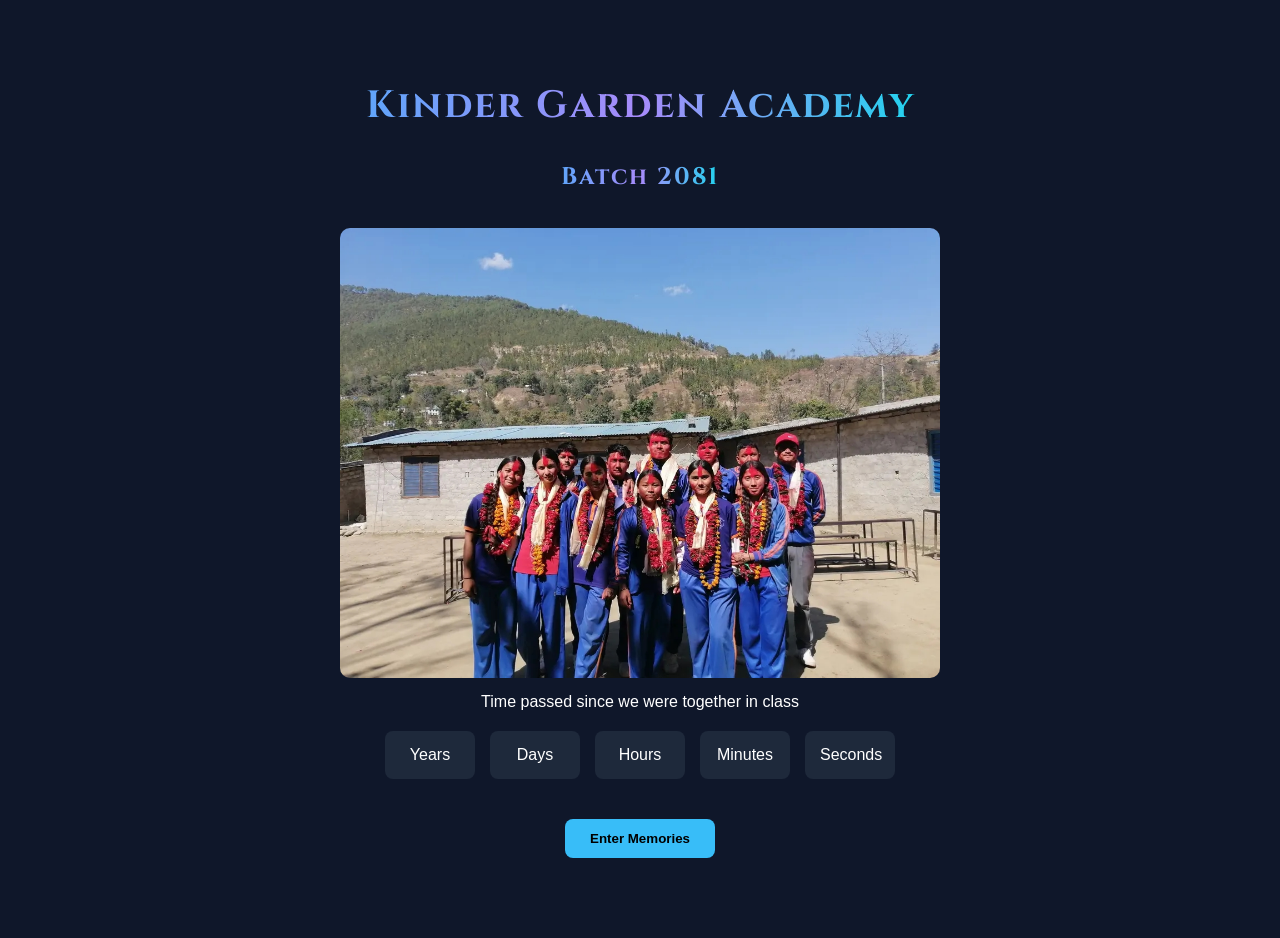
==== index.html @ 05911d4b "Update index.html" ====
<!DOCTYPE html>
<html lang="en">
<head>
<meta charset="UTF-8">
<meta name="viewport" content="width=device-width, initial-scale=1.0">
<title>Batch 2081 | Kinder Garden Academy</title>
<link href="https://fonts.googleapis.com/css2?family=Cinzel:wght@600;700&family=Poppins:wght@400;500&display=swap" rel="stylesheet">
<style>
/* RESET */
*{
  margin:0;
  padding:0;
  box-sizing:border-box;
  font-family:Arial, Helvetica, sans-serif;
}

body{
  background:#0f172a;
  color:white;
  overflow-x:hidden;
}

/* GENERAL HEADINGS ONLY H1 AND H2 */
h1,h2{
  font-family:'Cinzel', serif;
  background:linear-gradient(90deg,#60a5fa,#a78bfa,#22d3ee);
  -webkit-background-clip:text;
  -webkit-text-fill-color:transparent;
  letter-spacing:2px;
  text-align:center;
}

  /* CINEMATIC INTRO */

#intro{
position:fixed;
top:0;
left:0;
width:100%;
height:100%;
background:black;
display:flex;
flex-direction:column;
justify-content:center;
align-items:center;
z-index:1000;
animation:fadeout 3s 4s forwards;
}

#intro h1{
font-size:40px;
letter-spacing:3px;
animation:fadein 2s;
}

#intro p{
margin-top:10px;
opacity:.7;
}

@keyframes fadein{
from{opacity:0;transform:translateY(20px)}
to{opacity:1}
}

@keyframes fadeout{
to{opacity:0;visibility:hidden}
}

/* PAGE */

.page{
min-height:100vh;
padding:80px 20px;
display:none;
flex-direction:column;
align-items:center;
text-align:center;
animation:slide .8s;
}

.page.active{
display:flex;
}

@keyframes slide{
from{opacity:0;transform:translateX(40px)}
to{opacity:1;transform:translateX(0)}
}

h1{font-size:38px;margin-bottom:10px}
h2{margin:20px 0}

/* TIMER */

.timer{
display:flex;
gap:15px;
flex-wrap:wrap;
justify-content:center;
margin-top:20px;
}

.box{
background:#1e293b;
padding:15px;
border-radius:8px;
width:90px;
}

.box span{
font-size:22px;
font-weight:bold;
display:block;
}

/* BUTTONS */

.nav{
margin-top:40px;
display:flex;
gap:15px;
flex-wrap:wrap;
}

button{
padding:12px 25px;
border:none;
border-radius:8px;
font-weight:bold;
background:#38bdf8;
cursor:pointer;
}

button:hover{
background:#0ea5e9;
}

/* STUDENTS SECTION */
.students{
  display:grid;
  grid-template-columns:repeat(auto-fit,minmax(200px,1fr));
  gap:20px;
  margin-top:30px;
  width:100%;
  max-width:1000px;
}

.student-card{
  background:#1e293b;
  border-radius:10px;
  overflow:hidden;
  transition:.4s;
  position:relative;
}

.student-card img{
  width:100%;
  height:220px;
  object-fit:cover;
}

.student-card:hover{
  transform:scale(1.05);
  box-shadow:0 10px 20px rgba(0,0,0,.5);
}

/* STUDENT INFO */
.student-info{
  padding:15px;
  text-align:center;
}

/* STUDENT NAME */
.student-info h4{
  color:#38bdf8; /* Blue for name */
  font-size:18px;
  font-weight:700;
  margin-bottom:5px;
  font-family:'Poppins', sans-serif;
}

/* STUDENT DETAILS: Currently Living & College */
.student-info p{
  color:#a5b4fc; /* Light purple for details */
  font-size:14px;
  margin:2px 0;
  font-family:'Poppins', sans-serif;
}

/* TEACHERS SECTION */
.teachers{
  display:flex;
  flex-direction:column;
  gap:20px;
  width:100%;
  max-width:600px;
  margin-top:30px;
}

.teacher{
  background:#1e293b;
  padding:20px;
  border-radius:12px;
  text-align:center;
}

.teacher img{
  width:100%;
  border-radius:10px;
  margin-bottom:10px;
}

/* TEACHER NAME & SUBJECT */
.teacher-name{
  color:#38bdf8;          /* Blue color for name */
  font-family:'Poppins', sans-serif; /* Stylish modern font */
  font-size:22px;
  font-weight:700;
  margin-top:10px;
}

.teacher-subject{
  color:#a5b4fc;          /* Light purple for subject */
  font-family:'Poppins', sans-serif;
  font-size:16px;
  font-weight:500;
  margin-top:4px;
  margin-bottom:15px;
}

/* TEACHER DESCRIPTION */
.teacher p{
  margin-top:20px;
  line-height:1.6;
  font-family:'Poppins', sans-serif;
  font-size:15px;
  color:#e5e7eb; /* soft white for readability */
}

      .gallery{
display:flex;
flex-direction:column;
gap:20px;
width:100%;
max-width:600px;
margin-top:30px;
}

.gallery img{
width:100%;
height:auto;
border-radius:10px;
transition:.4s;
}

.gallery img:hover{
transform:scale(1.03);
}
  
 /* BATCH PAGE IMAGE */

  .main{
width:100%;
max-width:600px;
height:auto;
border-radius:10px;
margin-top:20px;
}

/* ICONIC MEMORIES IMAGES */

.page img{
width:100%;
max-width:600px;
height:auto;
border-radius:10px;
margin:15px 0;
  }
  
  /* MOBILE */

@media(max-width:600px){

h1{font-size:28px}

.box{
width:70px;
}

}

</style>
</head>
  <body>

<!-- INTRO -->

<div id="intro">
<h1>Batch 2081</h1>
<p>Kinder Garden Academy</p>
</div>

<!-- PAGE 1 HERO -->

<section class="page active">

<h1>Kinder Garden Academy</h1>
<h2>Batch 2081</h2>
<img src="1773241709576.jpg">
<p>Time passed since we were together in class</p>

<div class="timer">

<div class="box"><span id="years"></span>Years</div>
<div class="box"><span id="days"></span>Days</div>
<div class="box"><span id="hours"></span>Hours</div>
<div class="box"><span id="minutes"></span>Minutes</div>
<div class="box"><span id="seconds"></span>Seconds</div>

</div>

<div class="nav">
<button onclick="nextPage()">Enter Memories</button>
</div>

</section>

<!-- PAGE 2 BATCH -->

<section class="page">

<h1>Batch 2081</h1>

<img class="main" src="1773242102485.jpg">

<p>
<strong>Batch 2081 of Kinder Garden Academy was more than just classmates.
We shared laughter, friendship and unforgettable memories together.
Our classroom became a place where dreams were born and friendships became stronger.
These moments will remain forever in our hearts.</strong>
</p>

<div class="nav">
<button onclick="prevPage()">Back</button>
<button onclick="nextPage()">Iconic Memories</button>
</div>

</section>

<!-- PAGE 3 MEMORIES -->

<section class="page">

<h1>Iconic Memories</h1>

<h2>Tour Experience</h2>
<img src="1773242110062.jpg">
  <p><strong>Our batch, along with students from grades 8 and 9, embarked on a wonderful educational tour to explore the beauty of Far-Western Nepal. It was a journey filled with laughter, learning, and breathtaking views that we will cherish forever.
One of the major highlights was visiting the Dodhara Chandani Bridge. Walking across one of the longest suspension bridges in Nepal over the Mahakali River was a thrilling experience for everyone. We also spent a peaceful time at Tikapur Park, where the beautiful gardens and greenery offered us a perfect spot to relax and take photos.It was one the Unforgettable Memory of our school life.</strong></p>

<h2>Our Best School</h2>
<img src="1000027700.jpg">
  <p><strong>Our school was more than just a place of study; it was the foundation where our characters and dreams were built. Inside those classrooms, we transitioned from curious children into confident individuals, learning everything from basic literacy to complex life lessons. The unwavering dedication of our teachers provided us with the guidance we needed to navigate the world with intelligence. Even the school playground taught us essential values like teamwork, resilience, and the spirit of healthy competition.
The daily morning assembly and strict disciplinary codes instilled in us a sense of responsibility and order that remains with us today. We did not just absorb textbook knowledge; we learned the importance of integrity, ethics, and mutual respect. Every moment spent with friends and mentors shaped our personalities and prepared us to tackle future challenges with courage. Truly, we owe our current success and knowledge to the lessons and experiences we gained within those school walls.</strong></p>

<h2>Last Day At School Together </h2>
<img src="1773242102485.jpg">
  <p><strong>Our last day of school was a day filled with a mix of heavy hearts and beautiful smiles as we realized our journey together was ending. We gathered in our familiar classrooms for the final time, realizing that these hallways would soon become just a memory. We spent the hours hugging friends, sharing laughter, and thanking the teachers who had guided us through every challenge. Every corner of the school reminded us of the countless stories and lessons we had built together over the years. We took final photos and promised to stay in touch, even though we knew our paths were about to diverge. There was a deep sense of gratitude as we looked back at how much we had grown since our very first day. As the final bell rang, we walked out of the gates not just as students, but as a family ready to take on the world.</strong></p>

<div class="nav">
<button onclick="prevPage()">Back</button>
<button onclick="nextPage()">Our Guiders</button>
</div>

</section>

<!-- PAGE 4 TEACHERS -->

<section class="page">

<h1>Our Guiding Lights</h1>

<div class="teacher">
  <img src="1773478299590.jpg">
  <h3 class="teacher-name">Prithvi Kunwar</h3>
  <h4 class="teacher-subject">-Founder & Academic Director</h4>
  <p><strong>उहाँ विद्यालयको संस्थापक मात्र नभएर हाम्रो अनुशासनको एक पर्याय हुनुहुन्थ्यो। उहाँ विद्यालयको प्राङ्गणमा छिर्दा मात्रै पनि सबै विद्यार्थीहरूमा एक प्रकारको डर र सन्नाटा छाउँथ्यो। उहाँको व्यक्तित्व यति प्रभावशाली र कडा थियो कि उहाँको उपस्थितिले मात्रै पनि सबैलाई अनुशासित बनाउँथ्यो।</strong></p>
</div>

 <div class="teacher">
<img src="Screenshot_2026-03-11-21-50-24-507_com.facebook.lite-edit.jpg">
<h3 class="teacher-name">Ramesh Mahara</h3>

<h4 class="teacher-subject">-Principal & Science, Mathematics Teacher</h4>
   <p><strong>He balanced his responsibilities as the school Principal while ensuring that our Math and Science lessons were never compromised. Even with his busy schedule managing the entire school, he dedicated his full energy to teaching us with precision and care. He explained complex scientific theories and difficult mathematical equations in a way that made them easy to visualize and understand.</strong></p>
</div>

<div class="teacher">
<img src="1773244608192.jpg">
  <h3 class="teacher-name">Maha Singh Rawat</h3>

<h4 class="teacher-subject">-Computer Science Teacher</h4>

   <p><strong>उहाँले हामीलाई प्रविधिको संसारसँग निकै रोचक ढंगले परिचित गराउनुभयो। कम्प्युटरका जटिल कोडिङ र सफ्टवेयरका कुराहरूलाई उहाँले प्रयोगात्मक रूपमा धेरै सरल तरिकाले सिकाउनुभयो। कक्षामा पढाउँदा उहाँले सधैं नयाँ-नयाँ प्रविधि र सफ्टवेयरका बारेमा हामीलाई जानकारी दिनुभयो।
उहाँले हामीलाई केवल किताबी ज्ञान मात्र दिनुभएन, ल्याबमा बसेर आफ्नै हातले काम गर्न सधैं प्रोत्साहन गर्नुभयो। जब हामीलाई कुनै कुरामा समस्या पर्थ्यो, उहाँले धेरै धैर्यताका साथ हाम्रो गल्ती सुधारिदिनुभयो। उहाँको मार्गदर्शनले गर्दा नै हामीमा डिजिटल सीप र सिर्जनशीलताको विकास भयो। वास्तवमै, उहाँले हामीलाई आधुनिक युगको मागअनुसार दक्ष बनाउन ठूलो योगदान पुर्‍याउनुभयो।</strong></p>
</div>

<div class="teacher">
<img src="1773244564994.jpg">
  <h3 class="teacher-name">Suraj Japrel</h3>

<h4 class="teacher-subject">-Optional Mathematics Teacher</h4>

   <p><strong>सुरज सरले हामीलाई ऐच्छिक गणित जस्तो कठिन विषय पनि अत्यन्तै मित्रवत व्यवहारका साथ पढाउनुभयो। गाह्रो भन्दा गाह्रो सूत्र र साध्यहरू बुझाउन उहाँले सरल नेपाली भाषाको प्रयोग गर्नुभयो, जसले गर्दा हामीलाई विषयवस्तु बुझ्न धेरै सजिलो भयो। उहाँले हामीलाई कहिल्यै पनि विद्यार्थीको रूपमा मात्र नहेरी एउटा असल साथीको रूपमा व्यवहार गर्नुभयो।
कक्षामा कसैले नबुझ्दा उहाँले कहिल्यै झर्को नमानीकन पटक-पटक बुझाइदिनुभयो। उहाँको रमाइलो शैली र नेपालीमा बुझाउने तरिकाले गर्दा गणितका जटिल समस्याहरू पनि हामीले खेल जस्तै गरी हल गर्‍यौँ। उहाँले सधैं हामीलाई "तिमीहरूले सक्छौ" भन्दै हौसला दिनुभयो। वास्तवमै, उहाँको सरलता र स्पष्ट बुझाउने क्षमताले गर्दा नै हाम्रो गणितप्रतिको डर हराएर गयो।</strong></p>
</div>

<div class="teacher">
<img src="1773245359249.jpg">
 <h3 class="teacher-name">Pradeep Chaudhary</h3>

<h4 class="teacher-subject">-English Teacher</h4>
   <p><strong>He traveled from very far, all the way from Budhakot, every single morning just for us. Even in the early hours of the day, he arrived at school on time, showing his incredible dedication to our education. He worked extremely hard to make sure we understood every English lesson clearly.
Despite the long and tiring journey, he always taught us with great energy and enthusiasm. He explained difficult grammar and vocabulary in a way that made learning feel easy and fun. He guided us not only in language but also showed us the value of punctuality and hard work through his own example. Truly, his sacrifice and commitment shaped our future and built our confidence in English.</strong></p>
</div>

<div class="teacher">
<img src="Screenshot_2026-03-14-14-46-52-712_com.facebook.lite-edit.jpg">
 <h3 class="teacher-name">Amrit Mahata</h3>

<h4 class="teacher-subject">-Moral Education</h4>
   <p><strong>हाम्रो बाल्यकालमा एक जना यस्तो शिक्षक हुनुहुन्थ्यो, जसको स्वर पूरै विद्यालयमा थर्किन्थ्यो। उहाँले कक्षामा पढाउन सुरु गर्दा उहाँको ठूलो र स्पष्ट स्वरले सबै विद्यार्थीहरूलाई सतर्क बनाउँथ्यो। उहाँको स्वर जति चर्को थियो, उहाँको मन त्यति नै मायालु थियो।
उहाँले हामीलाई अक्षरहरू चिन्न र लेख्न धेरै मिहिनेतका साथ सिकाउनुभयो। उहाँको कराउने शैलीले सुरुमा हामीलाई डर लागे पनि, पछि उहाँले हामीलाई कति धेरै माया गर्नुहुन्छ भन्ने कुरा हामीले बुझ्यौँ। उहाँको त्यो प्रभावशाली स्वरले गर्दा नै हामीले पढेका कुराहरू अझैसम्म हाम्रो मानसपटलमा ताजै छन्।</strong></p>
</div>

<div class="teacher">
<img src="1773244760651.jpg">
 <h3 class="teacher-name">Sher Shah</h3>

<h4 class="teacher-subject">-नेपाली विषय शिक्षक</h4>
   <p><strong>नेपाली सरले हामीलाई नेपाली भाषाको महिमा र व्याकरणको शुद्धताका बारेमा धेरै राम्रोसँग बुझाउनुभयो। कविताका लय र कथाहरूका मर्मलाई यति रोचक ढंगले सुनाउनुभयो कि हामी नेपाली विषयको घण्टी कहिले आउला भनेर सधैं पर्खिरहन्थ्यौँ। उहाँले हामीलाई शब्दहरूको जादु र वाक्यहरूको बनावट मात्र होइन, साहित्यप्रतिको प्रेम पनि सिकाउनुभयो।
हाम्रो लेखन शैलीलाई सुधार्न उहाँले सधैं नयाँ-नयाँ शब्दहरू प्रयोग गर्न लगाउनुभयो र हाम्रा साना प्रयासहरूलाई पनि प्रशंसा गर्नुभयो। उहाँले हामीलाई केवल परीक्षाका लागि मात्र नभई, जीवनमा कसरी स्पष्ट र शिष्ट भएर बोल्नुपर्छ भन्ने संस्कार पनि दिनुभयो। उहाँको सरल र स्पष्ट पढाउने शैलीले गर्दा नै हामीले नेपाली साहित्यका गहन कुराहरूलाई पनि सजिलै बुझ्यौँ। वास्तवमै, उहाँले हाम्रो शब्दभण्डार र विचारलाई फराकिलो बनाइदिनुभयो।</strong></p>
</div>

<div class="teacher">
<img src="1773244839548.jpg">
 <h3 class="teacher-name">Laxman Mahata</h3>

<h4 class="teacher-subject">-सामाजिक विषय शिक्षक</h4>
   <p><strong>उहाँले हामीलाई समाजमा कसरी एकताबद्ध भएर बस्नुपर्छ भन्ने कुरा धेरै राम्रोसँग सिकाउनुभयो। हाम्रो देशको गौरवमय इतिहास र पुर्खाहरूको वीरताका कथाहरू सुनाएर उहाँले हामीलाई सधैं प्रेरित गर्नुभयो। कक्षामा पढाउँदा उहाँले भौगोलिक नक्साहरू मात्र होइन, जीवनका व्यावहारिक पाठहरू पनि बुझाउनुभयो।
हाम्रा हरेक साना-ठूला गल्तीहरूलाई सुधार्दै उहाँले हामीलाई सधैं अनुशासनको मार्गमा डोर्‍याउनुभयो। उहाँले हामीलाई केवल किताबी ज्ञानमा मात्र सीमित नराखेर, सामाजिक उत्तरदायित्व र मानवीय सेवाको भावना पनि जागृत गराउनुभयो। उहाँको सरल स्वभाव र स्पष्ट व्याख्या गर्ने शैलीले गर्दा नै हामीले सामाजिक विषयलाई सजिलै आत्मसात् गर्‍यौँ। वास्तवमै, उहाँले हाम्रो भविष्य निर्माणका लागि एक बलियो आधार तयार पारिदिनुभयो।</strong></p>
</div>

<div class="teacher">
<img src="1773245072576.jpg">
  <h3 class="teacher-name">Taraman Kunwar</h3>

<h4 class="teacher-subject">-Teacher & Accountant</h4>
  <p><strong>उहाँले हाम्रो विद्यालयमा दुईवटा महत्वपूर्ण जिम्मेवारीहरू धेरै कुशलताका साथ निभाउनुभयो। हाम्रो बाल्यकालमा अक्षर सिकाउने पहिलो गुरुका रूपमा उहाँले हामीलाई निकै माया र धैर्यताका साथ पढाउनुभयो। उहाँले सिकाउनुभएका ती प्रारम्भिक पाठहरूले नै हाम्रो शिक्षाको जग मजबुत बनायो।
शिक्षणका साथसाथै उहाँले विद्यालयको लेखापाल (Accountant) को रूपमा सम्पूर्ण आर्थिक हिसाब-किताब पनि धेरै इमानदारीका साथ सम्बहाल्नुभयो। अफिसमा हिसाब मिलाउँदा जति गम्भीर देखिनुहुन्थ्यो, कक्षाकोठामा हामीसँग त्यति नै स्नेही हुनुहुन्थ्यो। उहाँले हामीलाई सधैं अनुशासनमा रहन र आर्थिक पारदर्शिताको महत्वबारे व्यावहारिक ज्ञान दिनुभयो। वास्तवमै, उहाँको बहुआयामिक व्यक्तित्वले विद्यालयको प्रशासन र हाम्रो सिकाइ दुवैलाई राम्रो बनाउनुभयो।</strong></p>
</div>

<div class="nav">
<button onclick="prevPage()">Back</button>
<button onclick="nextPage()">Our Batch</button>
</div>

</section>

<!-- PAGE 5 STUDENTS -->

<section class="page">

<h1>We The Batch of 2081</h1>

<div class="students">

<div class="student-card">
<img src="1773472594513.jpg">
<div class="student-info"><h4>Alisha Kunwar</h4> <p>Currently Living: Dhangadhi<p/><p>College: CCS</p></div>
</div>

<div class="student-card">
<img src="1773472622099.jpg">
<div class="student-info"><h4>Suborth Kunwar</h4><p>Currently Living: Kathmandu</p><p>College: Liverpool International College</p></div>
</div>

<div class="student-card">
<img src="1773473151608.jpg">
<div class="student-info"><h4>Shirish Kunwar</h4><p>Currently Living: Achham</p> <p>College: Surye Chandra Secondary School</p></div>
</div>

<div class="student-card">
<img src="IMG_20260314_134553_745.jpg">
<div class="student-info"><h4>Aayush Budha</h4><p>Currently Living: Time's International College</p></div>
</div>

<div class="student-card">
<img src="Screenshot_2026-03-14-13-10-07-155_com.instagram.android-edit.jpg">
<div class="student-info"><h4>Somika Bhandari</h4><p>Currently Living: Dhangadhi</p><p>College: Navajeevan College</p></div>
</div>

<div class="student-card">
<img src="Borders1773474452071.jpg">
<div class="student-info"><h4>Babita Rana</h4><p>Currently Living: Dhangadhi</p> <p>College: SPA</p></div>
</div>

<div class="student-card">
<img src="IMG_20260314_134148_577.jpg">
<div class="student-info"><h4>Tanka Prasad Acharya</h4><p>Currently Living: Kathmandu</p><p>College: Aasha College</p></div>
</div>

<div class="student-card">
<img src="Borders1773474652047.jpg">
<div class="student-info"><h4>Nirdeshan Kunwar</h4><p>Currently Living: Kathmandu</p><p>College: Goldengate International College</p></div>
</div>

<div class="student-card">
<img src="IMG_0728.PNG">
<div class="student-info"><h4>Abhishek Kunwar</h4><p>Currently Living: Kathmandu</p><p>College: Nobel Academy</p></div>
</div>

<div class="student-card">
<img src="">
<div class="student-info"><h4>Anandi Thapa</h4><p>Currently Living: Kathmandu</p><p>College:</p></div>
</div>

<div class="student-card">
<img src="Borders1773474551040.jpg">
<div class="student-info"><h4>Dipika Kunwar</h4><p>Currently Living: Kathmandu</p><p>College:</p></div>
</div>

<div class="student-card">
<img src="Borders1773474512805.jpg">
<div class="student-info"><h4>Rejina Kunwar</h4><p>Currently Living: Kathmandu</p><p>College: Madan Bhandari Memorial College</p></div>
</div>

</div>

<div class="nav">
<button onclick="prevPage()">Back</button>
<button onclick="nextPage()">Final Tribute</button>
</div>

</section>

<!-- PAGE 6 FINAL -->

<section class="page">

<h1>Forever Our School</h1>

<p>
The journey of Batch 2081 at Kinder Garden Academy will always remain one
of the most beautiful chapters of our lives. Our teachers guided us and
our friends supported us through every moment.
</p>

<h2>Memory Gallery</h2>

<div class="gallery">

<img src="1773554339687.jpg">
<img src="1773241709576.jpg">
<img src="1773237405637.jpg">
<img src="IMG_20260314_190322.jpg">
<img src="1773242148019.jpg">
<img src="1773554035444.jpg">
<img src="1773554195753.jpg">
<img src="1773554164783.jpg">
<img src="1773242148019.jpg">
<img src="1000027700.jpg">
<img src="1768914353350.jpg">

</div>
<h2>Send Your Message</h2>

<form action="https://formsubmit.co/nirkunwar6@gmail.com" method="POST" style="max-width:500px;margin-top:30px;width:100%;">

<input type="text" name="name" placeholder="Your Name" required
style="width:100%;padding:12px;margin:8px 0;border-radius:8px;border:none;">

<input type="email" name="email" placeholder="Your Email" required
style="width:100%;padding:12px;margin:8px 0;border-radius:8px;border:none;">

<textarea name="message" placeholder="Your Message" required
style="width:100%;padding:12px;margin:8px 0;border-radius:8px;border:none;height:120px;"></textarea>

<input type="hidden" name="_subject" value="New Message From Batch 2081 Website">
<input type="hidden" name="_captcha" value="false">

<button type="submit"
style="width:100%;padding:12px;border:none;border-radius:8px;background:#38bdf8;font-weight:bold;cursor:pointer;">
Send Message
</button>

</form>

<div class="nav">
<button onclick="prevPage()">Back</button>
</div>

</section>

<script>
let pages=document.querySelectorAll(".page");
let current=0;

function showPage(i){
pages[current].classList.remove("active");
current=i;
pages[current].classList.add("active");
}

function nextPage(){
if(current < pages.length-1){
showPage(current+1);
}
}

function prevPage(){
if(current > 0){
showPage(current-1);
}
}

/* TIMER */

let startDate=new Date("2024-04-01").getTime();

function updateTimer(){

let now=new Date().getTime();
let diff=now-startDate;

let seconds=Math.floor(diff/1000);
let minutes=Math.floor(seconds/60);
let hours=Math.floor(minutes/60);
let days=Math.floor(hours/24);
let years=Math.floor(days/365);

document.getElementById("years").innerText=years;
document.getElementById("days").innerText=days%365;
document.getElementById("hours").innerText=hours%24;
document.getElementById("minutes").innerText=minutes%60;
document.getElementById("seconds").innerText=seconds%60;

}

setInterval(updateTimer,1000);
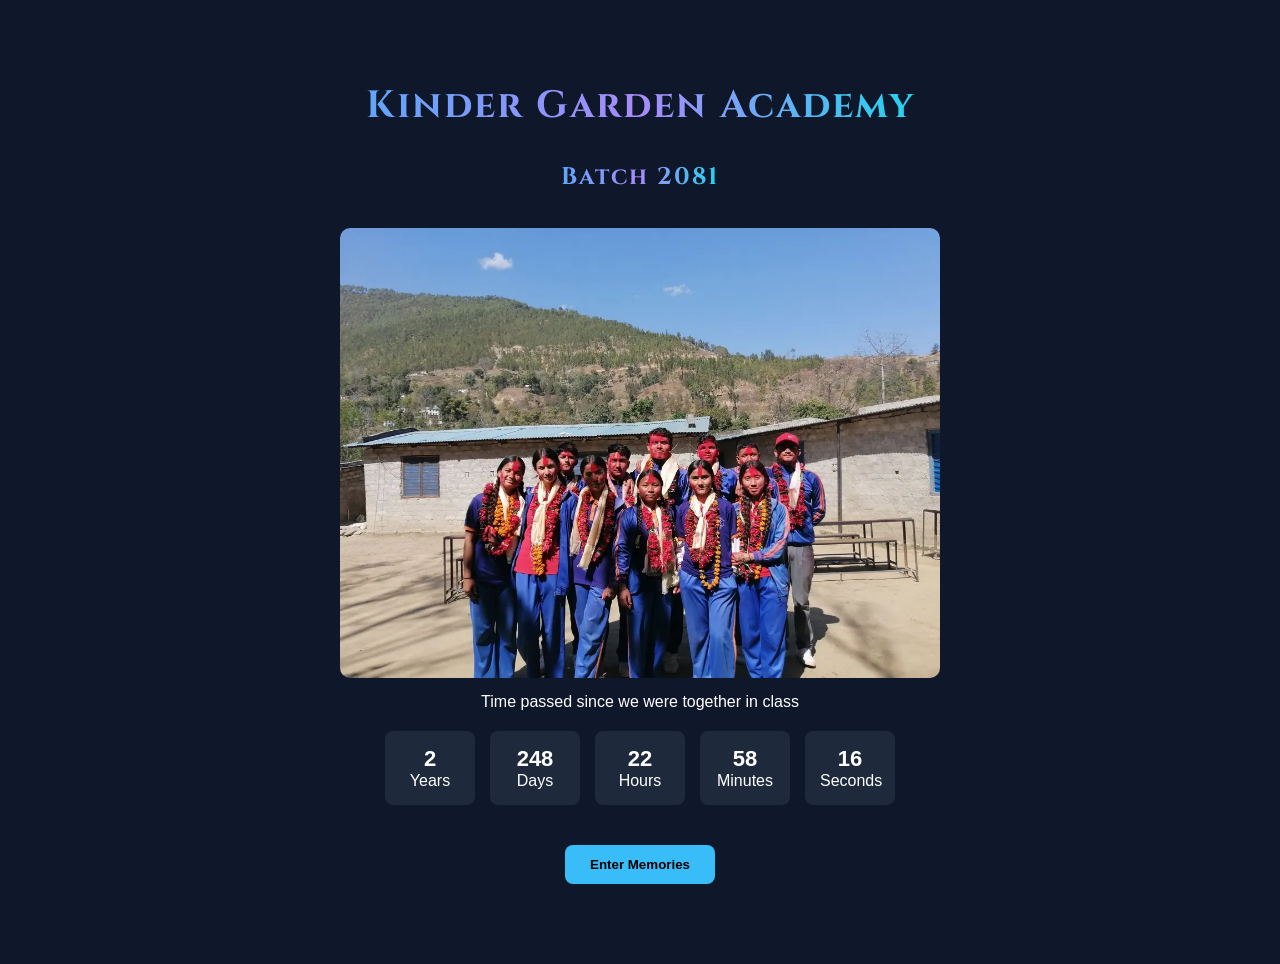
==== commit a40ace3f: "Update index.html" ====
--- a/index.html
+++ b/index.html
@@ -604,51 +604,66 @@
 </section>
 
 <script>
-let pages=document.querySelectorAll(".page");
-let current=0;
+
+let pages = document.querySelectorAll(".page");
+let current = 0;
 
 function showPage(i){
 pages[current].classList.remove("active");
-current=i;
+current = i;
 pages[current].classList.add("active");
 }
 
 function nextPage(){
-if(current < pages.length-1){
-showPage(current+1);
+if(current < pages.length - 1){
+showPage(current + 1);
 }
 }
 
 function prevPage(){
 if(current > 0){
-showPage(current-1);
+showPage(current - 1);
 }
 }
 
 /* TIMER */
 
-let startDate=new Date("2024-04-01").getTime();
+let startDate = new Date("2024-04-01").getTime();
 
 function updateTimer(){
 
-let now=new Date().getTime();
-let diff=now-startDate;
-
-let seconds=Math.floor(diff/1000);
-let minutes=Math.floor(seconds/60);
-let hours=Math.floor(minutes/60);
-let days=Math.floor(hours/24);
-let years=Math.floor(days/365);
-
-document.getElementById("years").innerText=years;
-document.getElementById("days").innerText=days%365;
-document.getElementById("hours").innerText=hours%24;
-document.getElementById("minutes").innerText=minutes%60;
-document.getElementById("seconds").innerText=seconds%60;
-
-}
-
+let now = new Date().getTime();
+let diff = now - startDate;
+
+let seconds = Math.floor(diff / 1000);
+let minutes = Math.floor(seconds / 60);
+let hours = Math.floor(minutes / 60);
+let days = Math.floor(hours / 24);
+let years = Math.floor(days / 365);
+
+document.getElementById("years").innerText = years;
+document.getElementById("days").innerText = days % 365;
+document.getElementById("hours").innerText = hours % 24;
+document.getElementById("minutes").innerText = minutes % 60;
+document.getElementById("seconds").innerText = seconds % 60;
+
+}
+
+updateTimer();
 setInterval(updateTimer,1000);
+
+</script>
+    
+    
+    
+    
+    
+    
+    
+    
+    
+    
+    
 
   
   
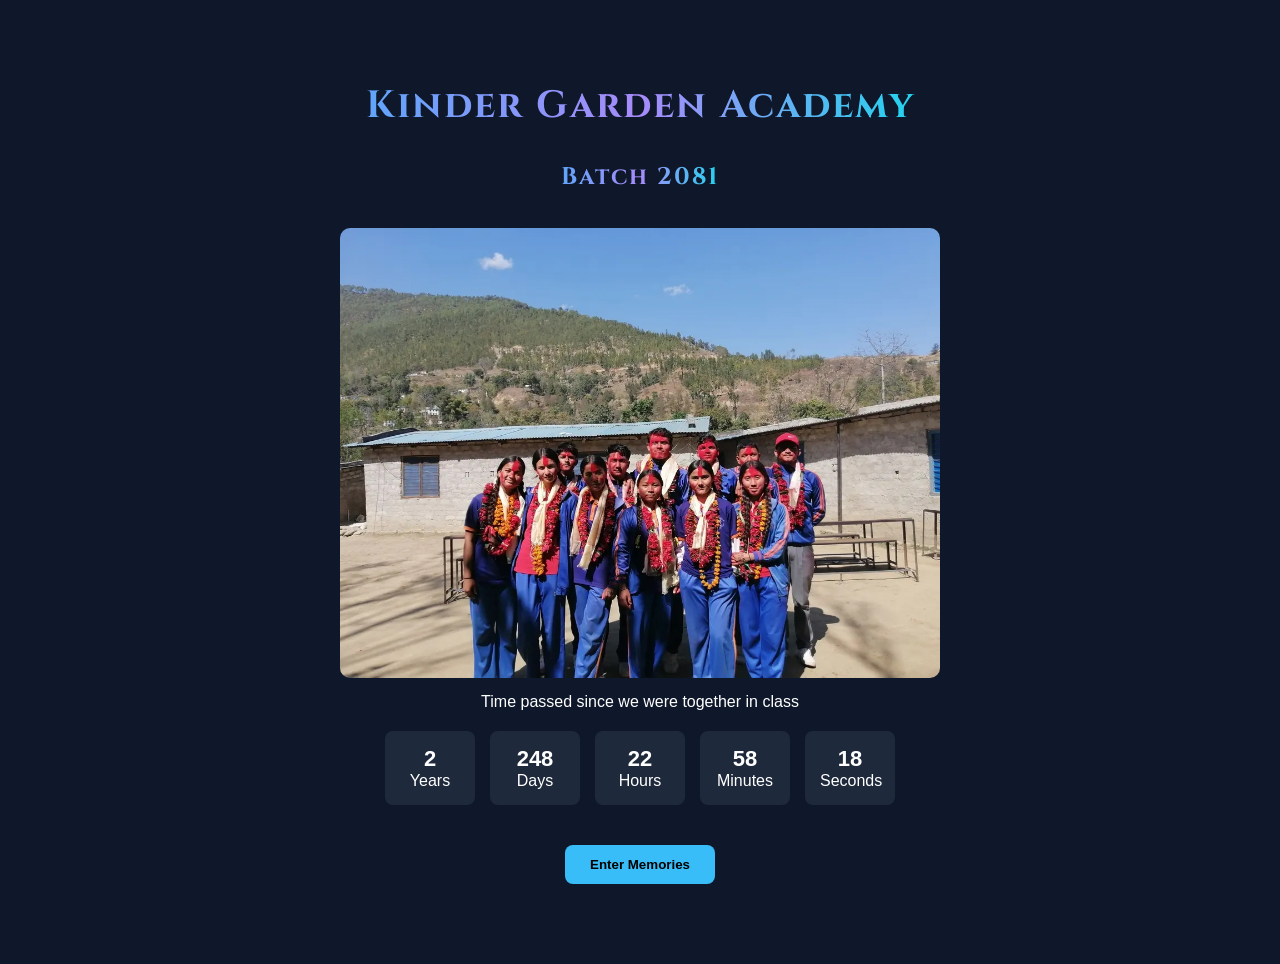
==== commit 14370768: "Update index.html" ====
--- a/index.html
+++ b/index.html
@@ -581,9 +581,6 @@
 <input type="text" name="name" placeholder="Your Name" required
 style="width:100%;padding:12px;margin:8px 0;border-radius:8px;border:none;">
 
-<input type="email" name="email" placeholder="Your Email" required
-style="width:100%;padding:12px;margin:8px 0;border-radius:8px;border:none;">
-
 <textarea name="message" placeholder="Your Message" required
 style="width:100%;padding:12px;margin:8px 0;border-radius:8px;border:none;height:120px;"></textarea>
 
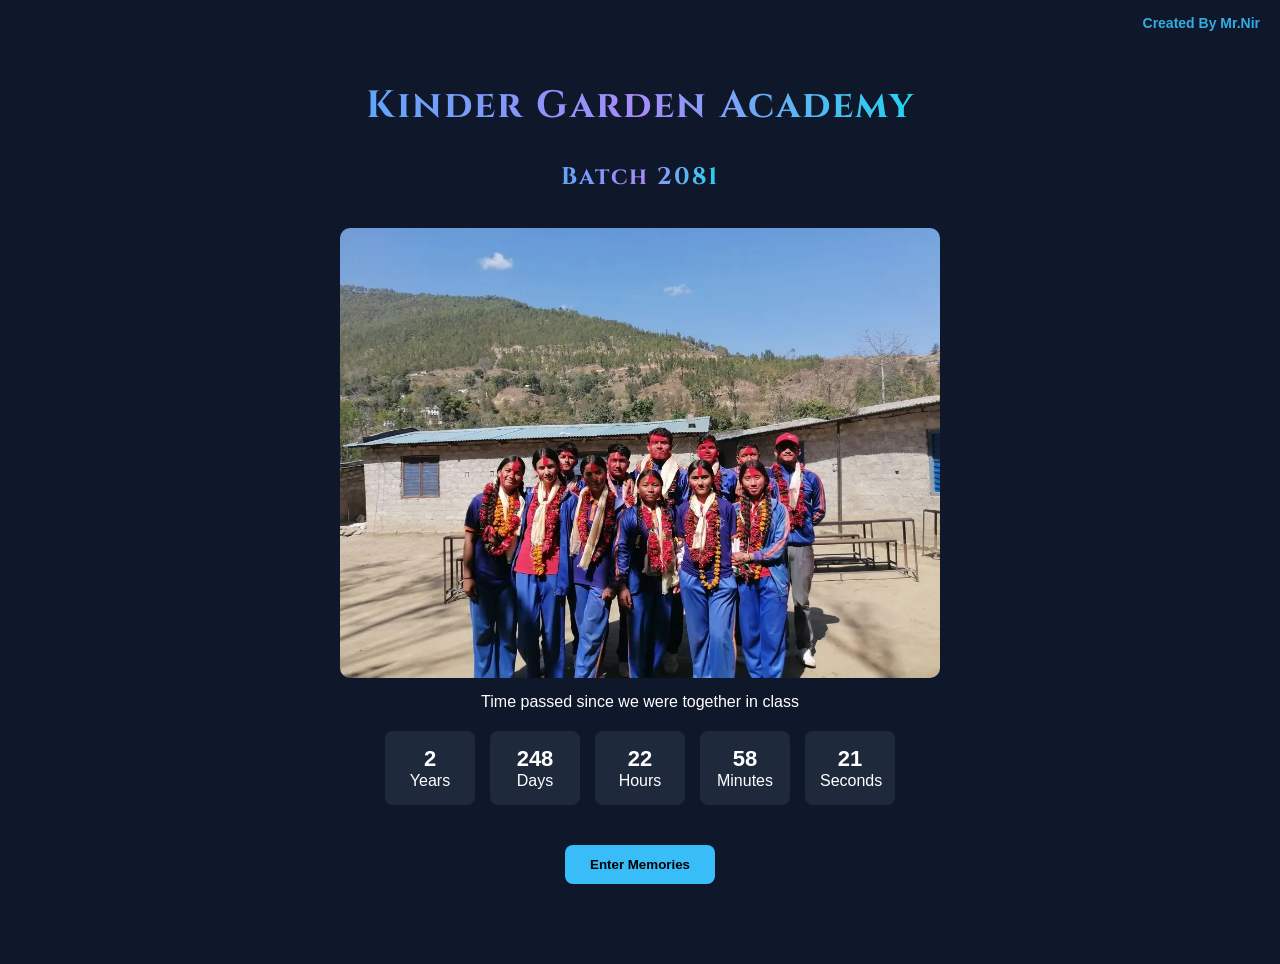
==== commit 8db38a85: "Update index.html" ====
--- a/index.html
+++ b/index.html
@@ -6,7 +6,18 @@
 <title>Batch 2081 | Kinder Garden Academy</title>
 <link href="https://fonts.googleapis.com/css2?family=Cinzel:wght@600;700&family=Poppins:wght@400;500&display=swap" rel="stylesheet">
 <style>
-/* RESET */
+.creator{
+position:absolute;
+top:15px;
+right:20px;
+font-size:14px;
+font-weight:bold;
+font-family:'Poppins', sans-serif;
+color:#38bdf8;
+opacity:0.9;
+}
+  
+  /* RESET */
 *{
   margin:0;
   padding:0;
@@ -293,7 +304,7 @@
 </style>
 </head>
   <body>
-
+<div class="creator">Created By Mr.Nir</div>
 <!-- INTRO -->
 
 <div id="intro">
@@ -570,7 +581,7 @@
 <img src="1773554195753.jpg">
 <img src="1773554164783.jpg">
 <img src="1773242148019.jpg">
-<img src="1000027700.jpg">
+<img src="1773586229522.jpg">
 <img src="1768914353350.jpg">
 
 </div>
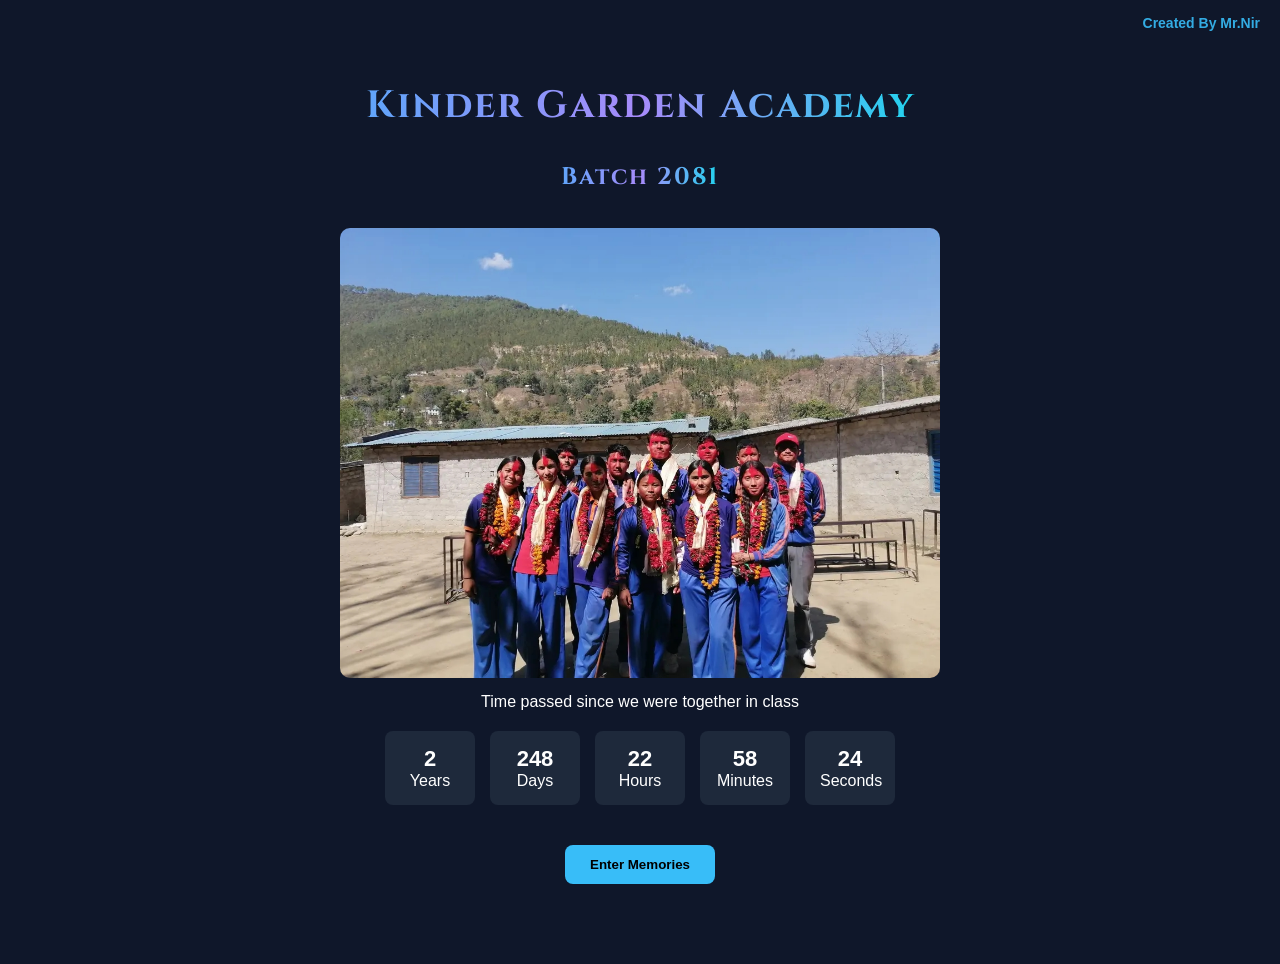
==== commit 69396948: "Update index.html" ====
--- a/index.html
+++ b/index.html
@@ -81,13 +81,14 @@
 /* PAGE */
 
 .page{
-min-height:100vh;
-padding:80px 20px;
-display:none;
-flex-direction:column;
-align-items:center;
-text-align:center;
-animation:slide .8s;
+  min-height:100vh;
+  padding:80px 20px;
+  display:none;
+  flex-direction:column;
+  align-items:center;
+  text-align:center;
+  animation:slide .8s;
+  justify-content:flex-start; /* <-- Add this */
 }
 
 .page.active{
@@ -610,28 +611,37 @@
 </div>
 
 </section>
-
 <script>
-
-let pages = document.querySelectorAll(".page");
-let current = 0;
-
-function showPage(i){
-pages[current].classList.remove("active");
-current = i;
-pages[current].classList.add("active");
+let currentPage = 0;
+const pages = document.querySelectorAll('.page');
+
+function showPage(index){
+    pages.forEach((page, i) => {
+        page.classList.remove('active');
+    });
+    pages[index].classList.add('active');
+
+    // Scroll to top whenever a page is shown
+    window.scrollTo({ top: 0, behavior: 'smooth' });
 }
 
 function nextPage(){
-if(current < pages.length - 1){
-showPage(current + 1);
-}
+    if(currentPage < pages.length - 1){
+        currentPage++;
+        showPage(currentPage);
+    }
 }
 
 function prevPage(){
-if(current > 0){
-showPage(current - 1);
-}
+    if(currentPage > 0){
+        currentPage--;
+        showPage(currentPage);
+    }
+}
+
+// Optional: ensure page starts at top on initial load
+window.onload = () => {
+    window.scrollTo(0,0);
 }
 
 /* TIMER */
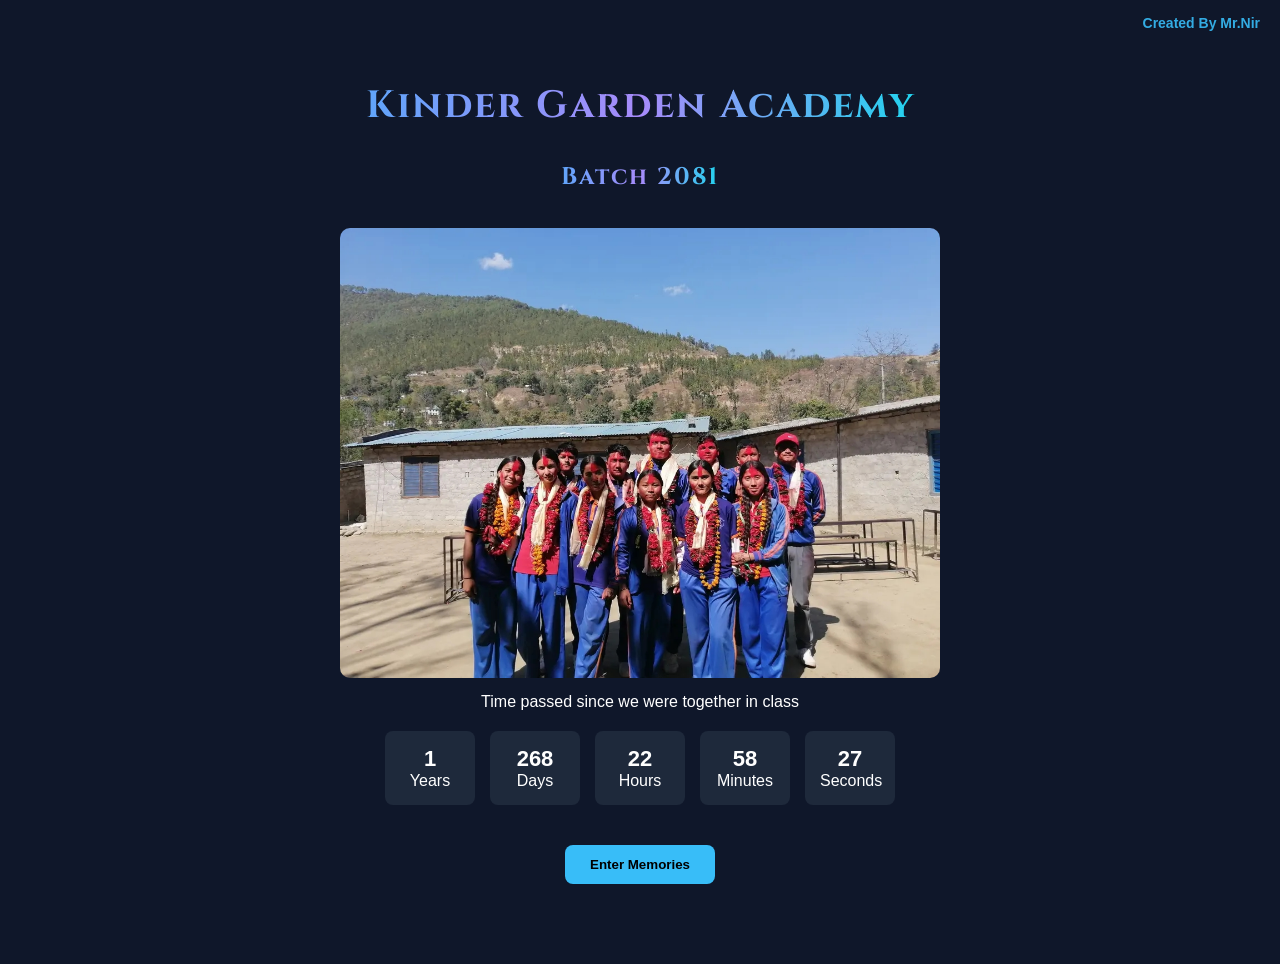
==== commit f192a564: "Update index.html" ====
--- a/index.html
+++ b/index.html
@@ -646,7 +646,7 @@
 
 /* TIMER */
 
-let startDate = new Date("2024-04-01").getTime();
+let startDate = new Date("2025-03-12").getTime();
 
 function updateTimer(){
 
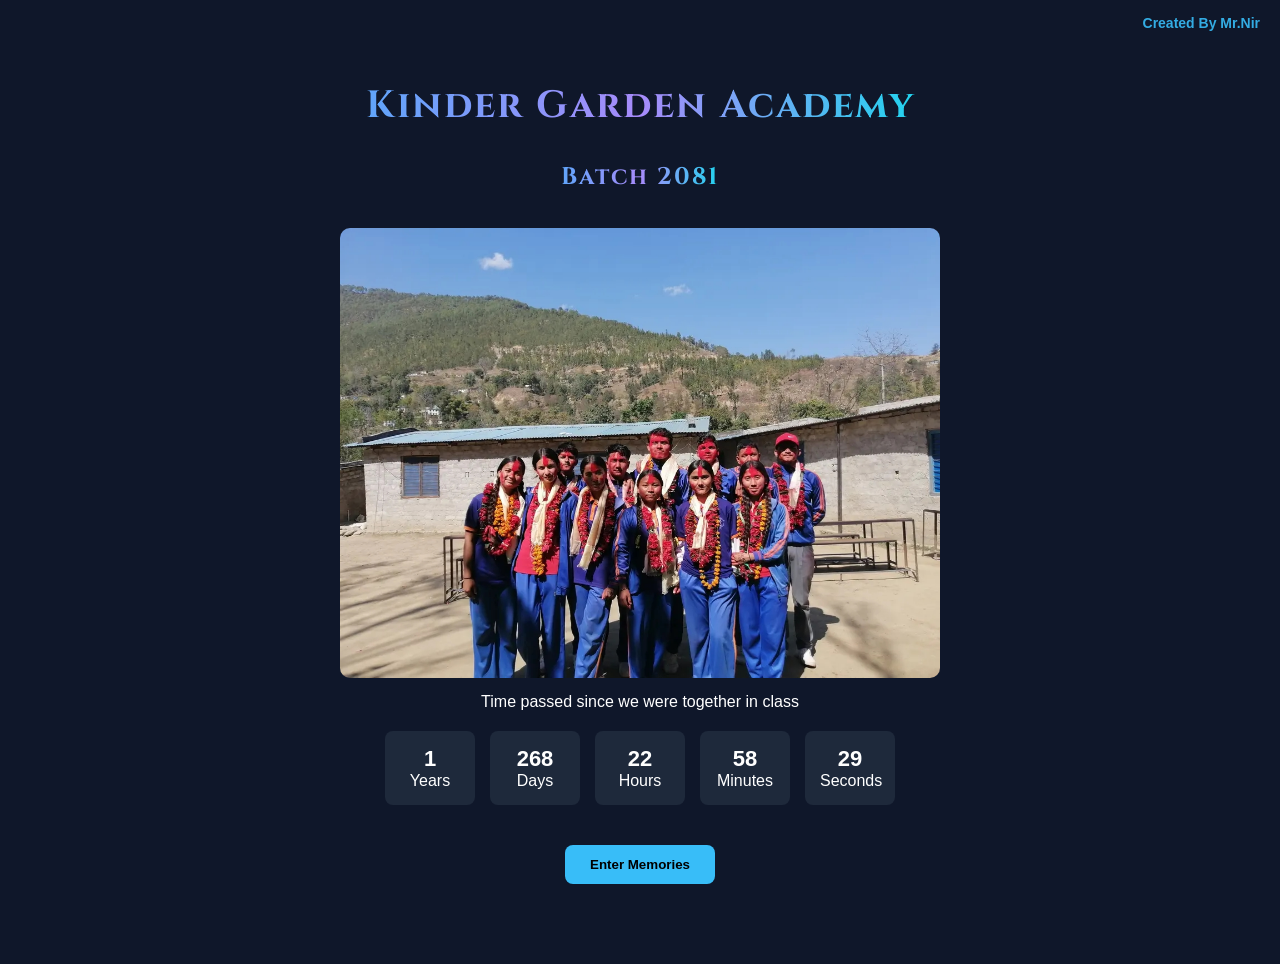
==== commit 8828a242: "Update index.html" ====
--- a/index.html
+++ b/index.html
@@ -505,7 +505,7 @@
 
 <div class="student-card">
 <img src="IMG_20260314_134553_745.jpg">
-<div class="student-info"><h4>Aayush Budha</h4><p>Currently Living: Time's International College</p></div>
+<div class="student-info"><h4>Aayush Budha</h4><p>Currently Living: Kathmandu<p>College: Time's International College</p></div>
 </div>
 
 <div class="student-card">
@@ -534,8 +534,9 @@
 </div>
 
 <div class="student-card">
-<img src="">
-<div class="student-info"><h4>Anandi Thapa</h4><p>Currently Living: Kathmandu</p><p>College:</p></div>
+<img src="SAVE_20260315_221554.jpg
+  ">
+<div class="student-info"><h4>Anandi Thapa</h4><p>Currently Living: Kathmandu</p><p>College: Nobel Academy</p></div>
 </div>
 
 <div class="student-card">
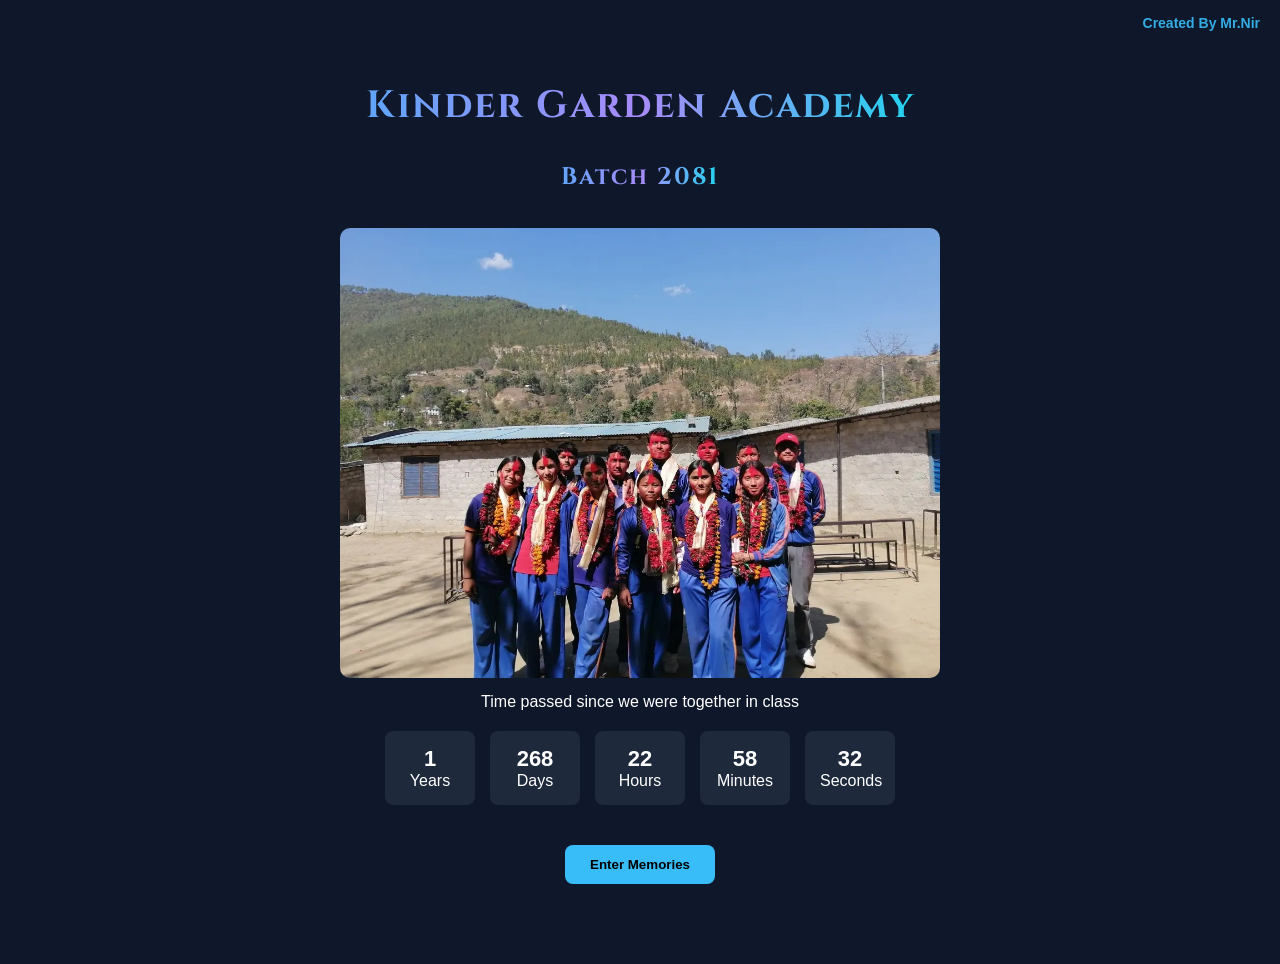
==== commit 8efd07df: "Update index.html" ====
--- a/index.html
+++ b/index.html
@@ -473,6 +473,14 @@
 शिक्षणका साथसाथै उहाँले विद्यालयको लेखापाल (Accountant) को रूपमा सम्पूर्ण आर्थिक हिसाब-किताब पनि धेरै इमानदारीका साथ सम्बहाल्नुभयो। अफिसमा हिसाब मिलाउँदा जति गम्भीर देखिनुहुन्थ्यो, कक्षाकोठामा हामीसँग त्यति नै स्नेही हुनुहुन्थ्यो। उहाँले हामीलाई सधैं अनुशासनमा रहन र आर्थिक पारदर्शिताको महत्वबारे व्यावहारिक ज्ञान दिनुभयो। वास्तवमै, उहाँको बहुआयामिक व्यक्तित्वले विद्यालयको प्रशासन र हाम्रो सिकाइ दुवैलाई राम्रो बनाउनुभयो।</strong></p>
 </div>
 
+  <div class="teacher">
+<img src="1773592633003.jpg">
+  <h3 class="teacher-name">Kiran Kunwar</h3>
+
+  <h4 class="teacher-subject">-Sports Teacher</h4>
+  <p><strong>The sports teacher of our school was very energetic and inspiring. He taught us the importance of physical fitness, discipline, and teamwork. He trained students in different sports such as football, cricket, basketball, and athletics. During sports periods, he encouraged every student to participate and improve their skills. He also organized inter-house competitions and prepared students for tournaments. Our sports teacher always motivated us to stay healthy and active. Because of his guidance, many students developed confidence and a love for sports. We respected and appreciated our sports teacher for his dedication and hard work.</strong></p>
+</div>
+  
 <div class="nav">
 <button onclick="prevPage()">Back</button>
 <button onclick="nextPage()">Our Batch</button>
@@ -520,7 +528,7 @@
 
 <div class="student-card">
 <img src="IMG_20260314_134148_577.jpg">
-<div class="student-info"><h4>Tanka Prasad Acharya</h4><p>Currently Living: Kathmandu</p><p>College: Aasha College</p></div>
+<div class="student-info"><h4>Tanka Prasad Regmi</h4><p>Currently Living: Kathmandu</p><p>College: Aasha College</p></div>
 </div>
 
 <div class="student-card">
